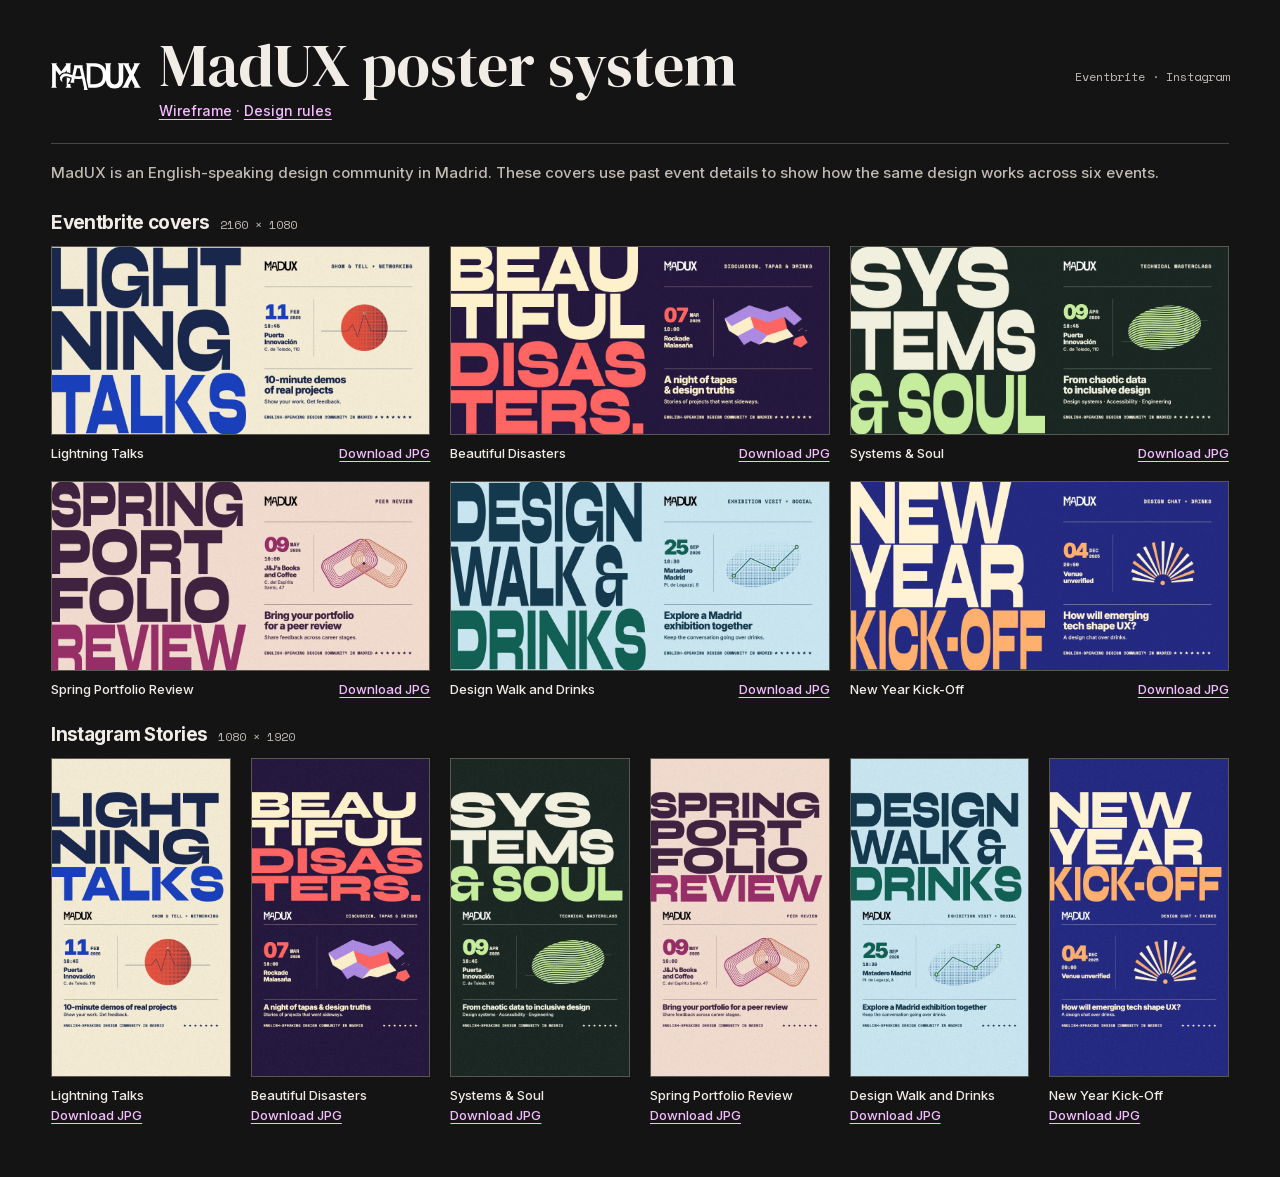
==== index.html @ 15edab56 "Publish MadUX poster system for review" ====
<!doctype html>
<html lang="en">
<head>
  <meta charset="utf-8">
  <meta name="viewport" content="width=device-width, initial-scale=1">
  <meta name="description" content="The poster system for MadUX, an English-speaking design community in Madrid.">
  <title>MadUX poster system</title>
  <link rel="stylesheet" href="https://felipecaroe.github.io/madux-poster-system/fonts.css">
  <link rel="stylesheet" href="https://felipecaroe.github.io/madux-poster-system/posters.css">
</head>
<body>
  <main id="gallery">
    <header class="gallery-header">
      <img src="https://felipecaroe.github.io/madux-poster-system/assets/wordmark.svg" alt="MadUX">
      <div><h1>MadUX poster system</h1><p><a href="https://felipecaroe.github.io/madux-poster-system/wireframe.html">Wireframe</a> · <a href="https://felipecaroe.github.io/madux-poster-system/rules.html">Design rules</a></p></div>
      <span>Eventbrite · Instagram</span>
    </header>
    <p class="page-intro">MadUX is an English-speaking design community in Madrid. These covers use past event details to show how the same design works across six events.</p>
    <section aria-labelledby="eventbrite-heading">
      <h2 id="eventbrite-heading">Eventbrite covers <small>2160 × 1080</small></h2>
      <div class="options"><figure>
      <a class="preview" href="https://felipecaroe.github.io/madux-poster-system/exports/lightning-madux.jpg" target="_blank" rel="noopener" aria-label="Open Lightning Talks Eventbrite cover">
        <img src="https://felipecaroe.github.io/madux-poster-system/exports/lightning-madux.jpg" width="2160" height="1080" loading="lazy" alt="Lightning Talks Eventbrite cover">
      </a>
      <figcaption><span>Lightning Talks</span><a href="https://felipecaroe.github.io/madux-poster-system/exports/lightning-madux.jpg" download>Download JPG</a></figcaption>
    </figure><figure>
      <a class="preview" href="https://felipecaroe.github.io/madux-poster-system/exports/disasters-movida.jpg" target="_blank" rel="noopener" aria-label="Open Beautiful Disasters Eventbrite cover">
        <img src="https://felipecaroe.github.io/madux-poster-system/exports/disasters-movida.jpg" width="2160" height="1080" loading="lazy" alt="Beautiful Disasters Eventbrite cover">
      </a>
      <figcaption><span>Beautiful Disasters</span><a href="https://felipecaroe.github.io/madux-poster-system/exports/disasters-movida.jpg" download>Download JPG</a></figcaption>
    </figure><figure>
      <a class="preview" href="https://felipecaroe.github.io/madux-poster-system/exports/systems-madux.jpg" target="_blank" rel="noopener" aria-label="Open Systems &amp; Soul Eventbrite cover">
        <img src="https://felipecaroe.github.io/madux-poster-system/exports/systems-madux.jpg" width="2160" height="1080" loading="lazy" alt="Systems &amp; Soul Eventbrite cover">
      </a>
      <figcaption><span>Systems &amp; Soul</span><a href="https://felipecaroe.github.io/madux-poster-system/exports/systems-madux.jpg" download>Download JPG</a></figcaption>
    </figure><figure>
      <a class="preview" href="https://felipecaroe.github.io/madux-poster-system/exports/portfolio-madux.jpg" target="_blank" rel="noopener" aria-label="Open Spring Portfolio Review Eventbrite cover">
        <img src="https://felipecaroe.github.io/madux-poster-system/exports/portfolio-madux.jpg" width="2160" height="1080" loading="lazy" alt="Spring Portfolio Review Eventbrite cover">
      </a>
      <figcaption><span>Spring Portfolio Review</span><a href="https://felipecaroe.github.io/madux-poster-system/exports/portfolio-madux.jpg" download>Download JPG</a></figcaption>
    </figure><figure>
      <a class="preview" href="https://felipecaroe.github.io/madux-poster-system/exports/walk-madux.jpg" target="_blank" rel="noopener" aria-label="Open Design Walk and Drinks Eventbrite cover">
        <img src="https://felipecaroe.github.io/madux-poster-system/exports/walk-madux.jpg" width="2160" height="1080" loading="lazy" alt="Design Walk and Drinks Eventbrite cover">
      </a>
      <figcaption><span>Design Walk and Drinks</span><a href="https://felipecaroe.github.io/madux-poster-system/exports/walk-madux.jpg" download>Download JPG</a></figcaption>
    </figure><figure>
      <a class="preview" href="https://felipecaroe.github.io/madux-poster-system/exports/kickoff-madux.jpg" target="_blank" rel="noopener" aria-label="Open New Year Kick-Off Eventbrite cover">
        <img src="https://felipecaroe.github.io/madux-poster-system/exports/kickoff-madux.jpg" width="2160" height="1080" loading="lazy" alt="New Year Kick-Off Eventbrite cover">
      </a>
      <figcaption><span>New Year Kick-Off</span><a href="https://felipecaroe.github.io/madux-poster-system/exports/kickoff-madux.jpg" download>Download JPG</a></figcaption>
    </figure></div>
    </section>
    <section aria-labelledby="story-heading">
      <h2 id="story-heading">Instagram Stories <small>1080 × 1920</small></h2>
      <div class="options story-options"><figure>
      <a class="preview" href="https://felipecaroe.github.io/madux-poster-system/exports/lightning-madux-story.jpg" target="_blank" rel="noopener" aria-label="Open Lightning Talks Instagram Story">
        <img src="https://felipecaroe.github.io/madux-poster-system/exports/lightning-madux-story.jpg" width="1080" height="1920" loading="lazy" alt="Lightning Talks Instagram Story">
      </a>
      <figcaption><span>Lightning Talks</span><a href="https://felipecaroe.github.io/madux-poster-system/exports/lightning-madux-story.jpg" download>Download JPG</a></figcaption>
    </figure><figure>
      <a class="preview" href="https://felipecaroe.github.io/madux-poster-system/exports/disasters-movida-story.jpg" target="_blank" rel="noopener" aria-label="Open Beautiful Disasters Instagram Story">
        <img src="https://felipecaroe.github.io/madux-poster-system/exports/disasters-movida-story.jpg" width="1080" height="1920" loading="lazy" alt="Beautiful Disasters Instagram Story">
      </a>
      <figcaption><span>Beautiful Disasters</span><a href="https://felipecaroe.github.io/madux-poster-system/exports/disasters-movida-story.jpg" download>Download JPG</a></figcaption>
    </figure><figure>
      <a class="preview" href="https://felipecaroe.github.io/madux-poster-system/exports/systems-madux-story.jpg" target="_blank" rel="noopener" aria-label="Open Systems &amp; Soul Instagram Story">
        <img src="https://felipecaroe.github.io/madux-poster-system/exports/systems-madux-story.jpg" width="1080" height="1920" loading="lazy" alt="Systems &amp; Soul Instagram Story">
      </a>
      <figcaption><span>Systems &amp; Soul</span><a href="https://felipecaroe.github.io/madux-poster-system/exports/systems-madux-story.jpg" download>Download JPG</a></figcaption>
    </figure><figure>
      <a class="preview" href="https://felipecaroe.github.io/madux-poster-system/exports/portfolio-madux-story.jpg" target="_blank" rel="noopener" aria-label="Open Spring Portfolio Review Instagram Story">
        <img src="https://felipecaroe.github.io/madux-poster-system/exports/portfolio-madux-story.jpg" width="1080" height="1920" loading="lazy" alt="Spring Portfolio Review Instagram Story">
      </a>
      <figcaption><span>Spring Portfolio Review</span><a href="https://felipecaroe.github.io/madux-poster-system/exports/portfolio-madux-story.jpg" download>Download JPG</a></figcaption>
    </figure><figure>
      <a class="preview" href="https://felipecaroe.github.io/madux-poster-system/exports/walk-madux-story.jpg" target="_blank" rel="noopener" aria-label="Open Design Walk and Drinks Instagram Story">
        <img src="https://felipecaroe.github.io/madux-poster-system/exports/walk-madux-story.jpg" width="1080" height="1920" loading="lazy" alt="Design Walk and Drinks Instagram Story">
      </a>
      <figcaption><span>Design Walk and Drinks</span><a href="https://felipecaroe.github.io/madux-poster-system/exports/walk-madux-story.jpg" download>Download JPG</a></figcaption>
    </figure><figure>
      <a class="preview" href="https://felipecaroe.github.io/madux-poster-system/exports/kickoff-madux-story.jpg" target="_blank" rel="noopener" aria-label="Open New Year Kick-Off Instagram Story">
        <img src="https://felipecaroe.github.io/madux-poster-system/exports/kickoff-madux-story.jpg" width="1080" height="1920" loading="lazy" alt="New Year Kick-Off Instagram Story">
      </a>
      <figcaption><span>New Year Kick-Off</span><a href="https://felipecaroe.github.io/madux-poster-system/exports/kickoff-madux-story.jpg" download>Download JPG</a></figcaption>
    </figure></div>
    </section>
  </main>

</body>
</html>
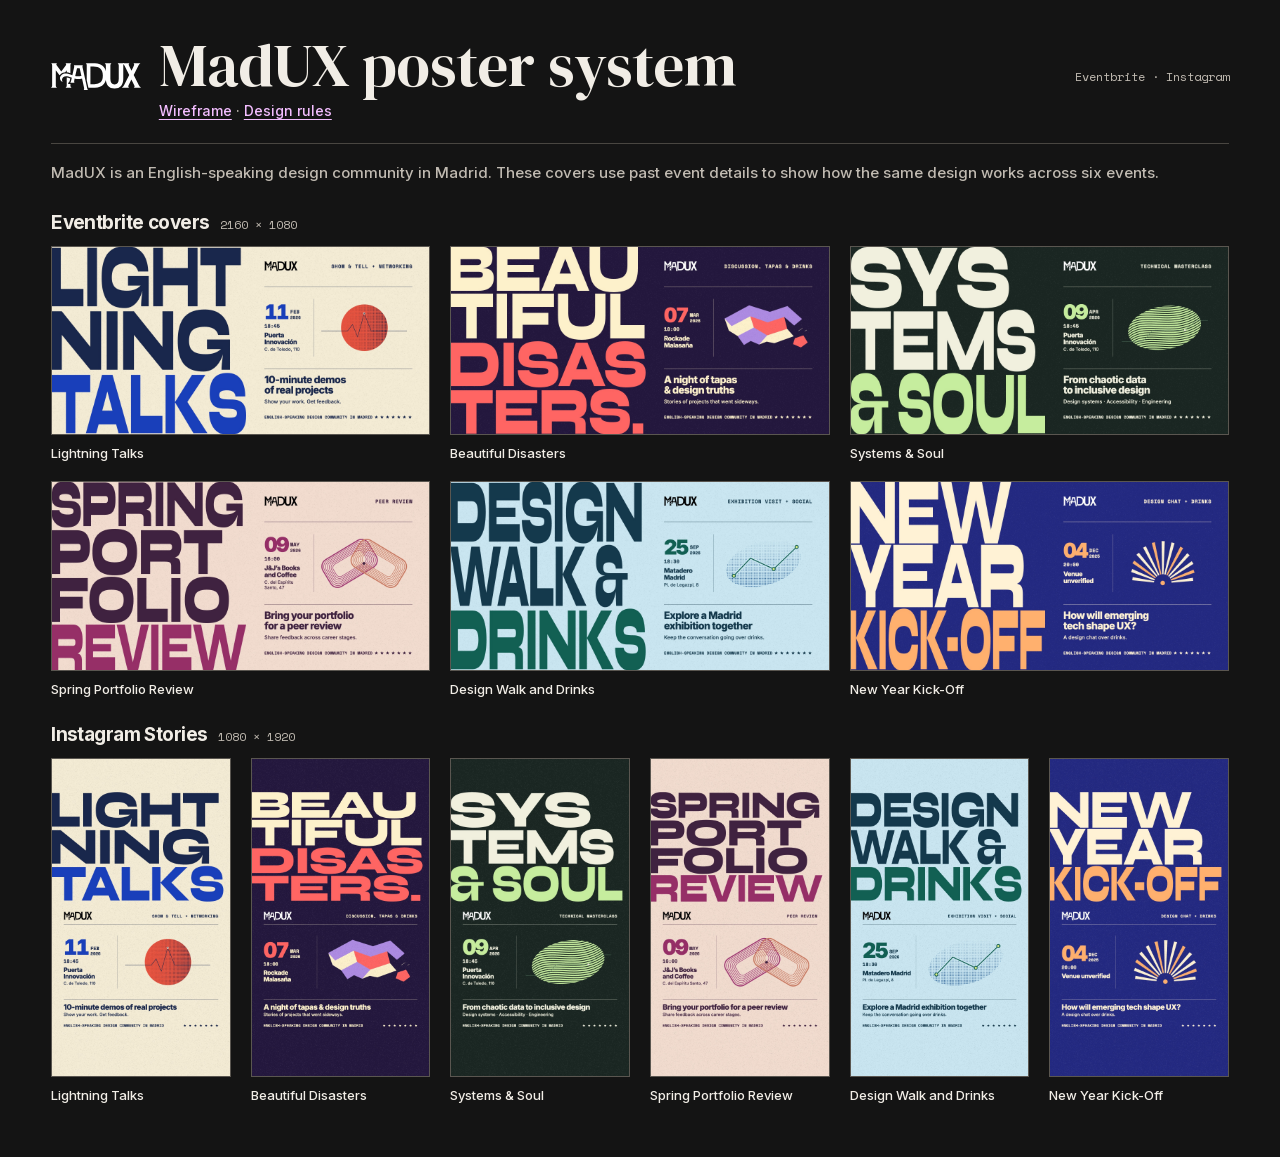
==== commit b4b17954: "Remove JPG download buttons from the gallery" ====
--- a/index.html
+++ b/index.html
@@ -22,32 +22,32 @@
       <a class="preview" href="https://felipecaroe.github.io/madux-poster-system/exports/lightning-madux.jpg" target="_blank" rel="noopener" aria-label="Open Lightning Talks Eventbrite cover">
         <img src="https://felipecaroe.github.io/madux-poster-system/exports/lightning-madux.jpg" width="2160" height="1080" loading="lazy" alt="Lightning Talks Eventbrite cover">
       </a>
-      <figcaption><span>Lightning Talks</span><a href="https://felipecaroe.github.io/madux-poster-system/exports/lightning-madux.jpg" download>Download JPG</a></figcaption>
+      <figcaption><span>Lightning Talks</span></figcaption>
     </figure><figure>
       <a class="preview" href="https://felipecaroe.github.io/madux-poster-system/exports/disasters-movida.jpg" target="_blank" rel="noopener" aria-label="Open Beautiful Disasters Eventbrite cover">
         <img src="https://felipecaroe.github.io/madux-poster-system/exports/disasters-movida.jpg" width="2160" height="1080" loading="lazy" alt="Beautiful Disasters Eventbrite cover">
       </a>
-      <figcaption><span>Beautiful Disasters</span><a href="https://felipecaroe.github.io/madux-poster-system/exports/disasters-movida.jpg" download>Download JPG</a></figcaption>
+      <figcaption><span>Beautiful Disasters</span></figcaption>
     </figure><figure>
       <a class="preview" href="https://felipecaroe.github.io/madux-poster-system/exports/systems-madux.jpg" target="_blank" rel="noopener" aria-label="Open Systems &amp; Soul Eventbrite cover">
         <img src="https://felipecaroe.github.io/madux-poster-system/exports/systems-madux.jpg" width="2160" height="1080" loading="lazy" alt="Systems &amp; Soul Eventbrite cover">
       </a>
-      <figcaption><span>Systems &amp; Soul</span><a href="https://felipecaroe.github.io/madux-poster-system/exports/systems-madux.jpg" download>Download JPG</a></figcaption>
+      <figcaption><span>Systems &amp; Soul</span></figcaption>
     </figure><figure>
       <a class="preview" href="https://felipecaroe.github.io/madux-poster-system/exports/portfolio-madux.jpg" target="_blank" rel="noopener" aria-label="Open Spring Portfolio Review Eventbrite cover">
         <img src="https://felipecaroe.github.io/madux-poster-system/exports/portfolio-madux.jpg" width="2160" height="1080" loading="lazy" alt="Spring Portfolio Review Eventbrite cover">
       </a>
-      <figcaption><span>Spring Portfolio Review</span><a href="https://felipecaroe.github.io/madux-poster-system/exports/portfolio-madux.jpg" download>Download JPG</a></figcaption>
+      <figcaption><span>Spring Portfolio Review</span></figcaption>
     </figure><figure>
       <a class="preview" href="https://felipecaroe.github.io/madux-poster-system/exports/walk-madux.jpg" target="_blank" rel="noopener" aria-label="Open Design Walk and Drinks Eventbrite cover">
         <img src="https://felipecaroe.github.io/madux-poster-system/exports/walk-madux.jpg" width="2160" height="1080" loading="lazy" alt="Design Walk and Drinks Eventbrite cover">
       </a>
-      <figcaption><span>Design Walk and Drinks</span><a href="https://felipecaroe.github.io/madux-poster-system/exports/walk-madux.jpg" download>Download JPG</a></figcaption>
+      <figcaption><span>Design Walk and Drinks</span></figcaption>
     </figure><figure>
       <a class="preview" href="https://felipecaroe.github.io/madux-poster-system/exports/kickoff-madux.jpg" target="_blank" rel="noopener" aria-label="Open New Year Kick-Off Eventbrite cover">
         <img src="https://felipecaroe.github.io/madux-poster-system/exports/kickoff-madux.jpg" width="2160" height="1080" loading="lazy" alt="New Year Kick-Off Eventbrite cover">
       </a>
-      <figcaption><span>New Year Kick-Off</span><a href="https://felipecaroe.github.io/madux-poster-system/exports/kickoff-madux.jpg" download>Download JPG</a></figcaption>
+      <figcaption><span>New Year Kick-Off</span></figcaption>
     </figure></div>
     </section>
     <section aria-labelledby="story-heading">
@@ -56,32 +56,32 @@
       <a class="preview" href="https://felipecaroe.github.io/madux-poster-system/exports/lightning-madux-story.jpg" target="_blank" rel="noopener" aria-label="Open Lightning Talks Instagram Story">
         <img src="https://felipecaroe.github.io/madux-poster-system/exports/lightning-madux-story.jpg" width="1080" height="1920" loading="lazy" alt="Lightning Talks Instagram Story">
       </a>
-      <figcaption><span>Lightning Talks</span><a href="https://felipecaroe.github.io/madux-poster-system/exports/lightning-madux-story.jpg" download>Download JPG</a></figcaption>
+      <figcaption><span>Lightning Talks</span></figcaption>
     </figure><figure>
       <a class="preview" href="https://felipecaroe.github.io/madux-poster-system/exports/disasters-movida-story.jpg" target="_blank" rel="noopener" aria-label="Open Beautiful Disasters Instagram Story">
         <img src="https://felipecaroe.github.io/madux-poster-system/exports/disasters-movida-story.jpg" width="1080" height="1920" loading="lazy" alt="Beautiful Disasters Instagram Story">
       </a>
-      <figcaption><span>Beautiful Disasters</span><a href="https://felipecaroe.github.io/madux-poster-system/exports/disasters-movida-story.jpg" download>Download JPG</a></figcaption>
+      <figcaption><span>Beautiful Disasters</span></figcaption>
     </figure><figure>
       <a class="preview" href="https://felipecaroe.github.io/madux-poster-system/exports/systems-madux-story.jpg" target="_blank" rel="noopener" aria-label="Open Systems &amp; Soul Instagram Story">
         <img src="https://felipecaroe.github.io/madux-poster-system/exports/systems-madux-story.jpg" width="1080" height="1920" loading="lazy" alt="Systems &amp; Soul Instagram Story">
       </a>
-      <figcaption><span>Systems &amp; Soul</span><a href="https://felipecaroe.github.io/madux-poster-system/exports/systems-madux-story.jpg" download>Download JPG</a></figcaption>
+      <figcaption><span>Systems &amp; Soul</span></figcaption>
     </figure><figure>
       <a class="preview" href="https://felipecaroe.github.io/madux-poster-system/exports/portfolio-madux-story.jpg" target="_blank" rel="noopener" aria-label="Open Spring Portfolio Review Instagram Story">
         <img src="https://felipecaroe.github.io/madux-poster-system/exports/portfolio-madux-story.jpg" width="1080" height="1920" loading="lazy" alt="Spring Portfolio Review Instagram Story">
       </a>
-      <figcaption><span>Spring Portfolio Review</span><a href="https://felipecaroe.github.io/madux-poster-system/exports/portfolio-madux-story.jpg" download>Download JPG</a></figcaption>
+      <figcaption><span>Spring Portfolio Review</span></figcaption>
     </figure><figure>
       <a class="preview" href="https://felipecaroe.github.io/madux-poster-system/exports/walk-madux-story.jpg" target="_blank" rel="noopener" aria-label="Open Design Walk and Drinks Instagram Story">
         <img src="https://felipecaroe.github.io/madux-poster-system/exports/walk-madux-story.jpg" width="1080" height="1920" loading="lazy" alt="Design Walk and Drinks Instagram Story">
       </a>
-      <figcaption><span>Design Walk and Drinks</span><a href="https://felipecaroe.github.io/madux-poster-system/exports/walk-madux-story.jpg" download>Download JPG</a></figcaption>
+      <figcaption><span>Design Walk and Drinks</span></figcaption>
     </figure><figure>
       <a class="preview" href="https://felipecaroe.github.io/madux-poster-system/exports/kickoff-madux-story.jpg" target="_blank" rel="noopener" aria-label="Open New Year Kick-Off Instagram Story">
         <img src="https://felipecaroe.github.io/madux-poster-system/exports/kickoff-madux-story.jpg" width="1080" height="1920" loading="lazy" alt="New Year Kick-Off Instagram Story">
       </a>
-      <figcaption><span>New Year Kick-Off</span><a href="https://felipecaroe.github.io/madux-poster-system/exports/kickoff-madux-story.jpg" download>Download JPG</a></figcaption>
+      <figcaption><span>New Year Kick-Off</span></figcaption>
     </figure></div>
     </section>
   </main>
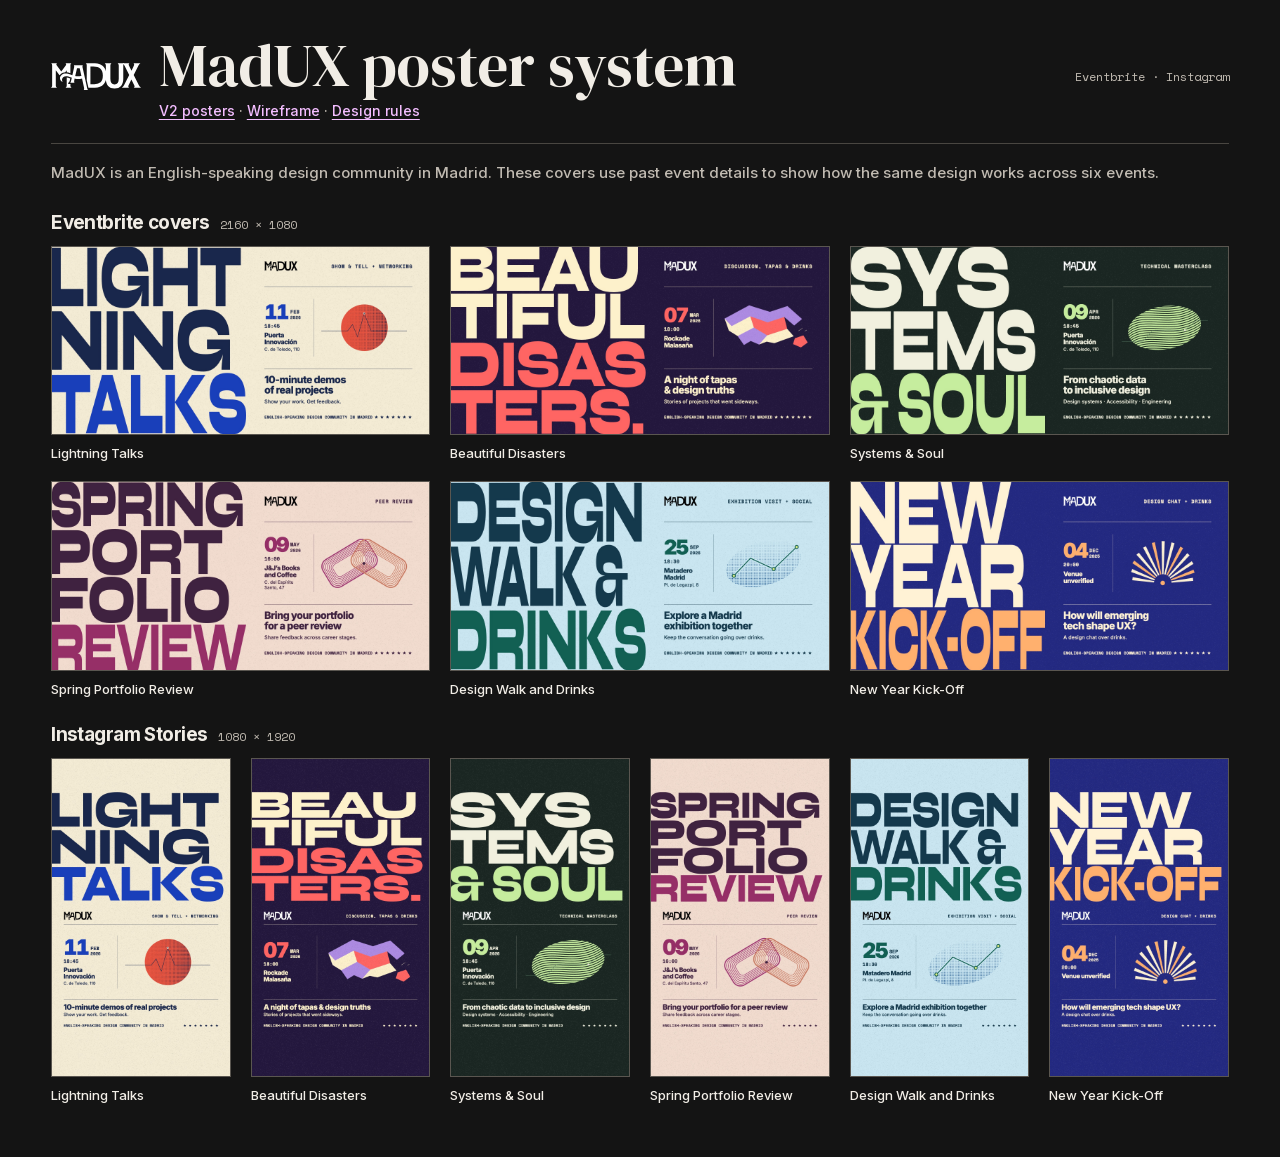
==== commit a3623b5b: "Publish date-led MadUX poster V2" ====
--- a/index.html
+++ b/index.html
@@ -12,7 +12,7 @@
   <main id="gallery">
     <header class="gallery-header">
       <img src="https://felipecaroe.github.io/madux-poster-system/assets/wordmark.svg" alt="MadUX">
-      <div><h1>MadUX poster system</h1><p><a href="https://felipecaroe.github.io/madux-poster-system/wireframe.html">Wireframe</a> · <a href="https://felipecaroe.github.io/madux-poster-system/rules.html">Design rules</a></p></div>
+      <div><h1>MadUX poster system</h1><p><a href="https://felipecaroe.github.io/madux-poster-system/v2/">V2 posters</a> · <a href="https://felipecaroe.github.io/madux-poster-system/wireframe.html">Wireframe</a> · <a href="https://felipecaroe.github.io/madux-poster-system/rules.html">Design rules</a></p></div>
       <span>Eventbrite · Instagram</span>
     </header>
     <p class="page-intro">MadUX is an English-speaking design community in Madrid. These covers use past event details to show how the same design works across six events.</p>
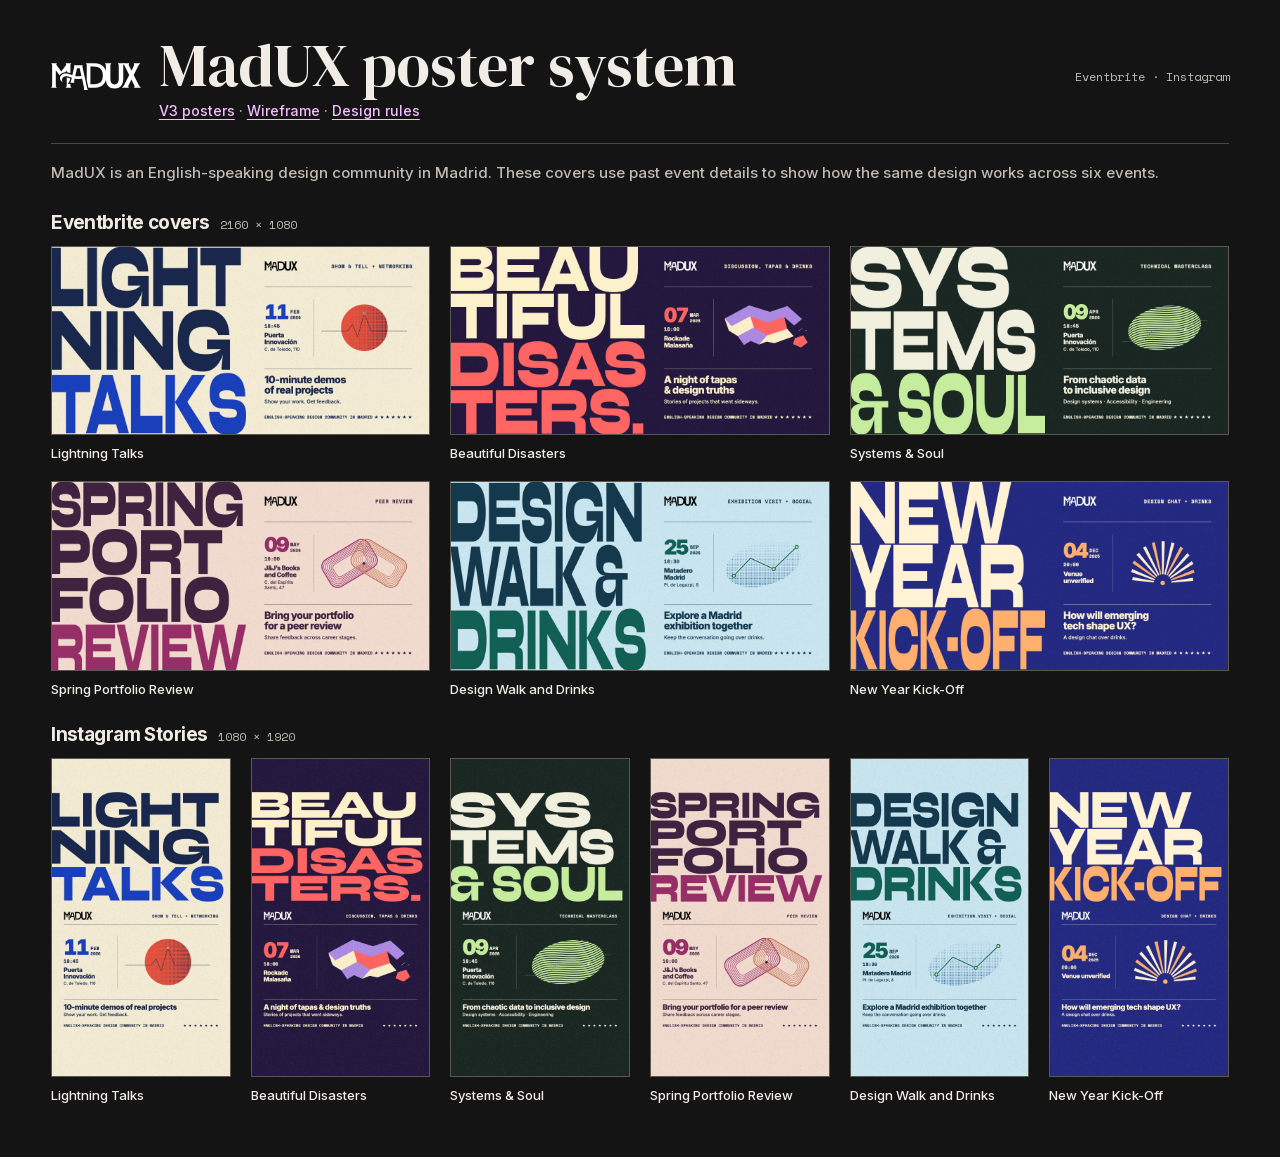
==== commit b8b66f77: "Replace the latest MadUX gallery with V3" ====
--- a/index.html
+++ b/index.html
@@ -12,7 +12,7 @@
   <main id="gallery">
     <header class="gallery-header">
       <img src="https://felipecaroe.github.io/madux-poster-system/assets/wordmark.svg" alt="MadUX">
-      <div><h1>MadUX poster system</h1><p><a href="https://felipecaroe.github.io/madux-poster-system/v2/">V2 posters</a> · <a href="https://felipecaroe.github.io/madux-poster-system/wireframe.html">Wireframe</a> · <a href="https://felipecaroe.github.io/madux-poster-system/rules.html">Design rules</a></p></div>
+      <div><h1>MadUX poster system</h1><p><a href="https://felipecaroe.github.io/madux-poster-system/v3/">V3 posters</a> · <a href="https://felipecaroe.github.io/madux-poster-system/wireframe.html">Wireframe</a> · <a href="https://felipecaroe.github.io/madux-poster-system/rules.html">Design rules</a></p></div>
       <span>Eventbrite · Instagram</span>
     </header>
     <p class="page-intro">MadUX is an English-speaking design community in Madrid. These covers use past event details to show how the same design works across six events.</p>
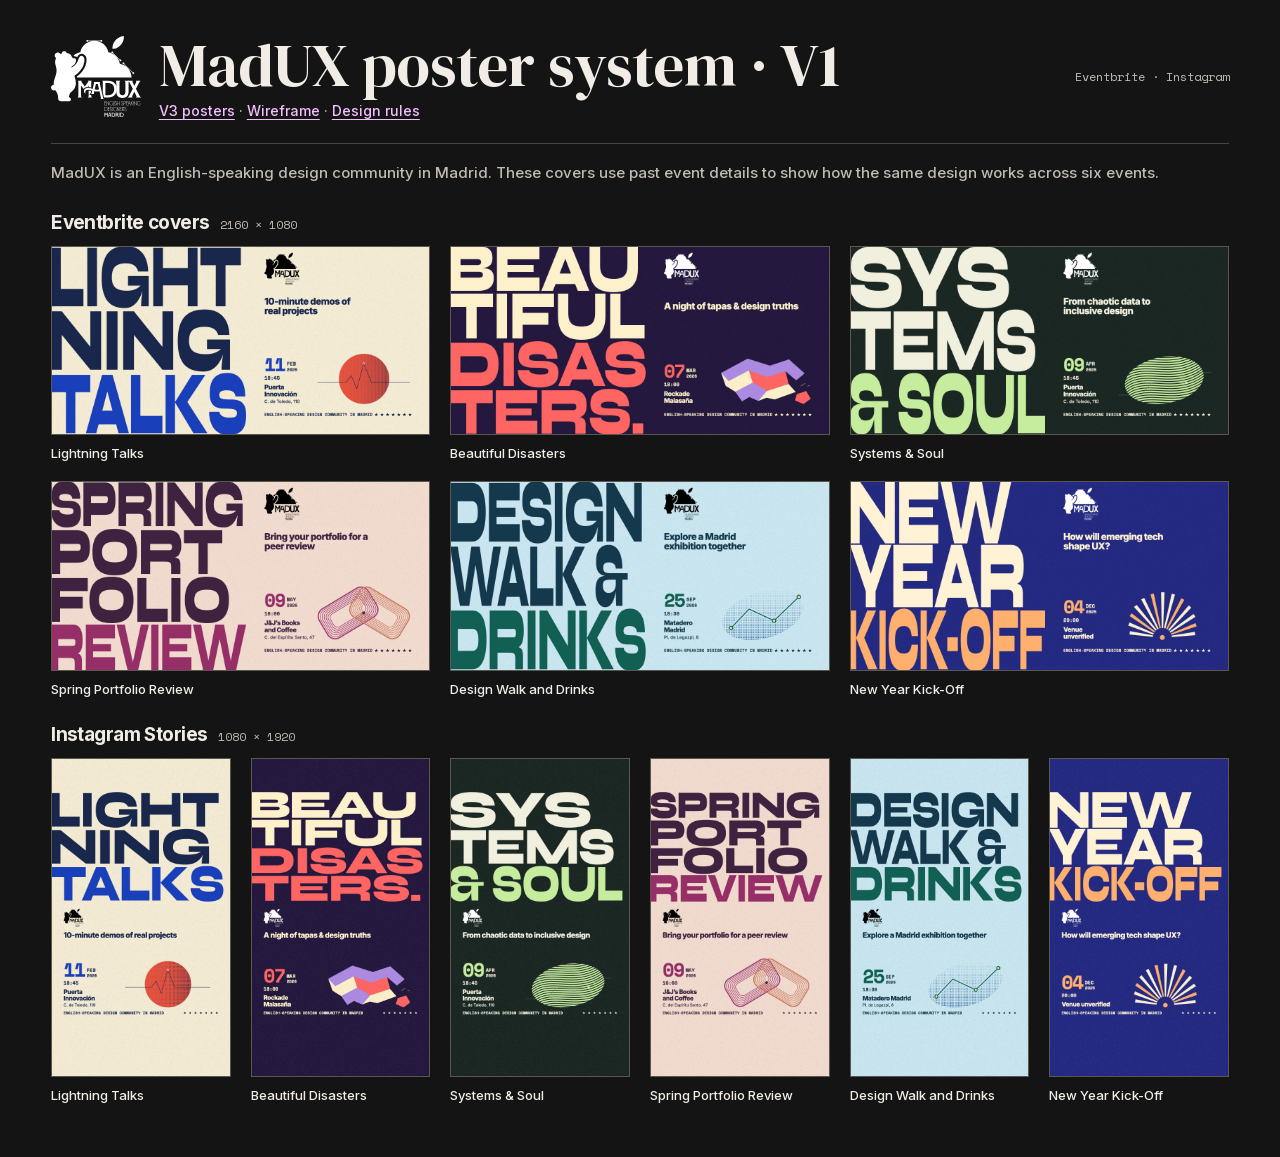
==== commit 80e5d881: "Publish the cleaner MadUX V1 poster system" ====
--- a/index.html
+++ b/index.html
@@ -11,8 +11,8 @@
 <body>
   <main id="gallery">
     <header class="gallery-header">
-      <img src="https://felipecaroe.github.io/madux-poster-system/assets/wordmark.svg" alt="MadUX">
-      <div><h1>MadUX poster system</h1><p><a href="https://felipecaroe.github.io/madux-poster-system/v3/">V3 posters</a> · <a href="https://felipecaroe.github.io/madux-poster-system/wireframe.html">Wireframe</a> · <a href="https://felipecaroe.github.io/madux-poster-system/rules.html">Design rules</a></p></div>
+      <img src="https://felipecaroe.github.io/madux-poster-system/assets/logo.svg" alt="MadUX">
+      <div><h1>MadUX poster system · V1</h1><p><a href="https://felipecaroe.github.io/madux-poster-system/v3/">V3 posters</a> · <a href="https://felipecaroe.github.io/madux-poster-system/wireframe.html">Wireframe</a> · <a href="https://felipecaroe.github.io/madux-poster-system/rules.html">Design rules</a></p></div>
       <span>Eventbrite · Instagram</span>
     </header>
     <p class="page-intro">MadUX is an English-speaking design community in Madrid. These covers use past event details to show how the same design works across six events.</p>
